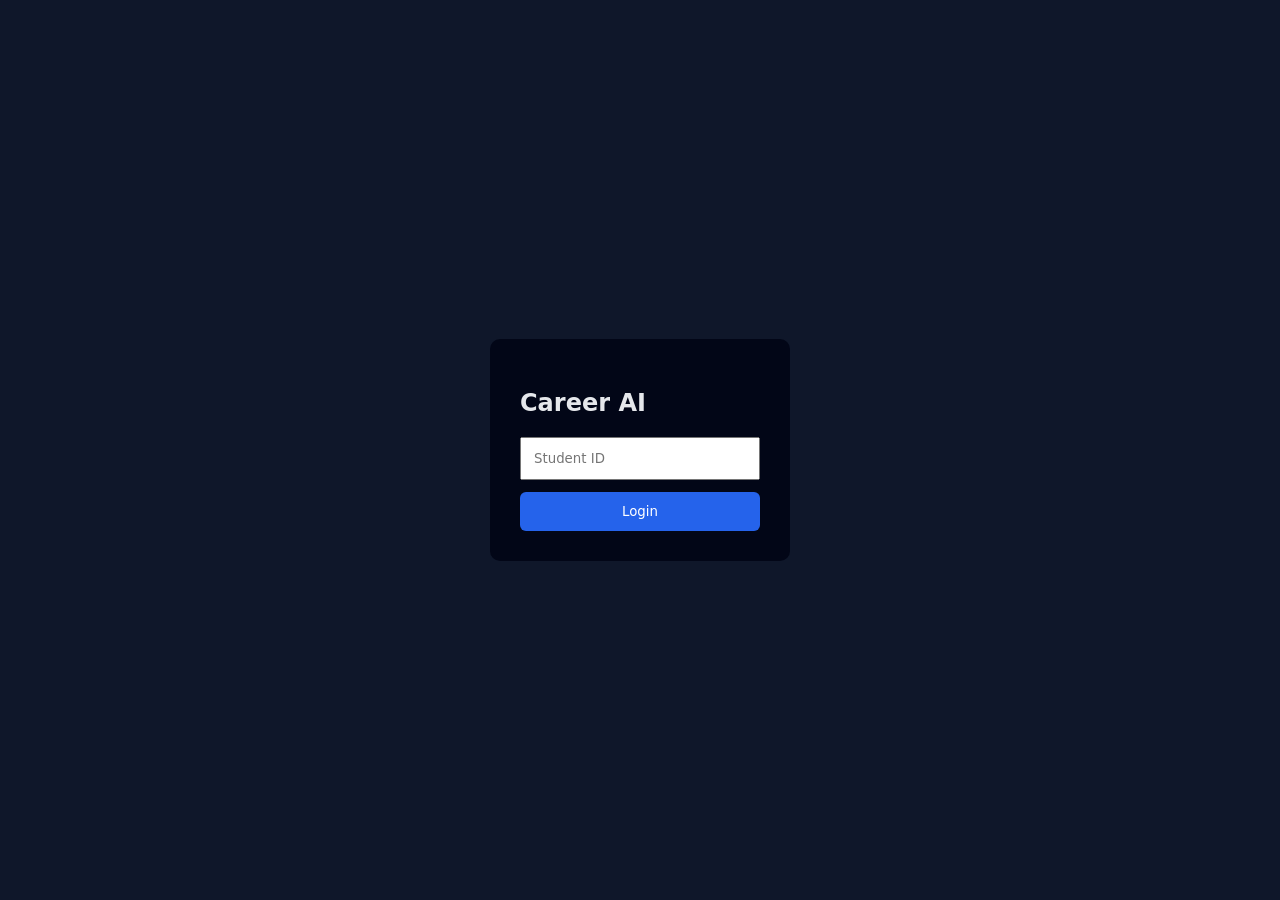
==== frontend/index.html @ 6bac4615 "First commit" ====
<!DOCTYPE html>
<html lang="en">
<head>
  <meta charset="UTF-8">
  <title>Career AI</title>
  <link rel="stylesheet" href="css/style.css">
</head>
<body>

<div class="app">

  <!-- SIDEBAR -->
  <aside class="sidebar">
    <h1>Career AI</h1>
    <button id="newChat">+ New Chat</button>
    <div class="profile">Student</div>
  </aside>

  <!-- CHAT -->
  <main class="chat">
    <header class="chat-header">
      <h2>AI Career Counselor</h2>
      <button id="logout">Logout</button>
    </header>

    <div id="messages" class="messages">
      <div class="message assistant">
        Hello! I can help you choose courses, colleges, and skills.
      </div>
    </div>

    <div class="input-bar">
      <input id="messageInput" placeholder="Ask about your career..." />
      <button id="sendBtn">Send</button>
    </div>
  </main>

</div>

<script src="js/chat.js"></script>
</body>
</html>
---- frontend/css/style.css ----
* {
  box-sizing: border-box;
  font-family: system-ui, sans-serif;
}

body {
  margin: 0;
  background: #0f172a;
  color: #e5e7eb;
}

.center {
  display: flex;
  align-items: center;
  justify-content: center;
  height: 100vh;
}

.login-box {
  background: #020617;
  padding: 30px;
  border-radius: 10px;
  width: 300px;
}

.login-box input {
  width: 100%;
  padding: 12px;
  margin-bottom: 12px;
}

.login-box button {
  width: 100%;
  padding: 12px;
  background: #2563eb;
  color: white;
  border: none;
  border-radius: 6px;
}

.app {
  display: flex;
  height: 100vh;
}

.sidebar {
  width: 260px;
  background: #020617;
  padding: 20px;
  display: flex;
  flex-direction: column;
}

.sidebar h1 {
  margin-bottom: 20px;
}

.sidebar button {
  padding: 12px;
  background: #2563eb;
  border: none;
  color: white;
  border-radius: 6px;
  margin-bottom: 20px;
}

.profile {
  margin-top: auto;
  padding-top: 12px;
  border-top: 1px solid #334155;
}

.chat {
  flex: 1;
  display: flex;
  flex-direction: column;
}

.chat-header {
  padding: 16px;
  border-bottom: 1px solid #334155;
  display: flex;
  justify-content: space-between;
}

.messages {
  flex: 1;
  padding: 20px;
  overflow-y: auto;
  display: flex;
  flex-direction: column;
  gap: 12px;
}

.message {
  padding: 14px;
  border-radius: 10px;
  max-width: 70%;
}

.message.assistant {
  background: #1e293b;
}

.message.user {
  background: #2563eb;
  margin-left: auto;
}

.input-bar {
  padding: 16px;
  border-top: 1px solid #334155;
  display: flex;
  gap: 10px;
}

.input-bar input {
  flex: 1;
  padding: 14px;
  border-radius: 8px;
  border: none;
}

.input-bar button {
  padding: 14px 20px;
  background: #2563eb;
  border: none;
  color: white;
  border-radius: 8px;
}
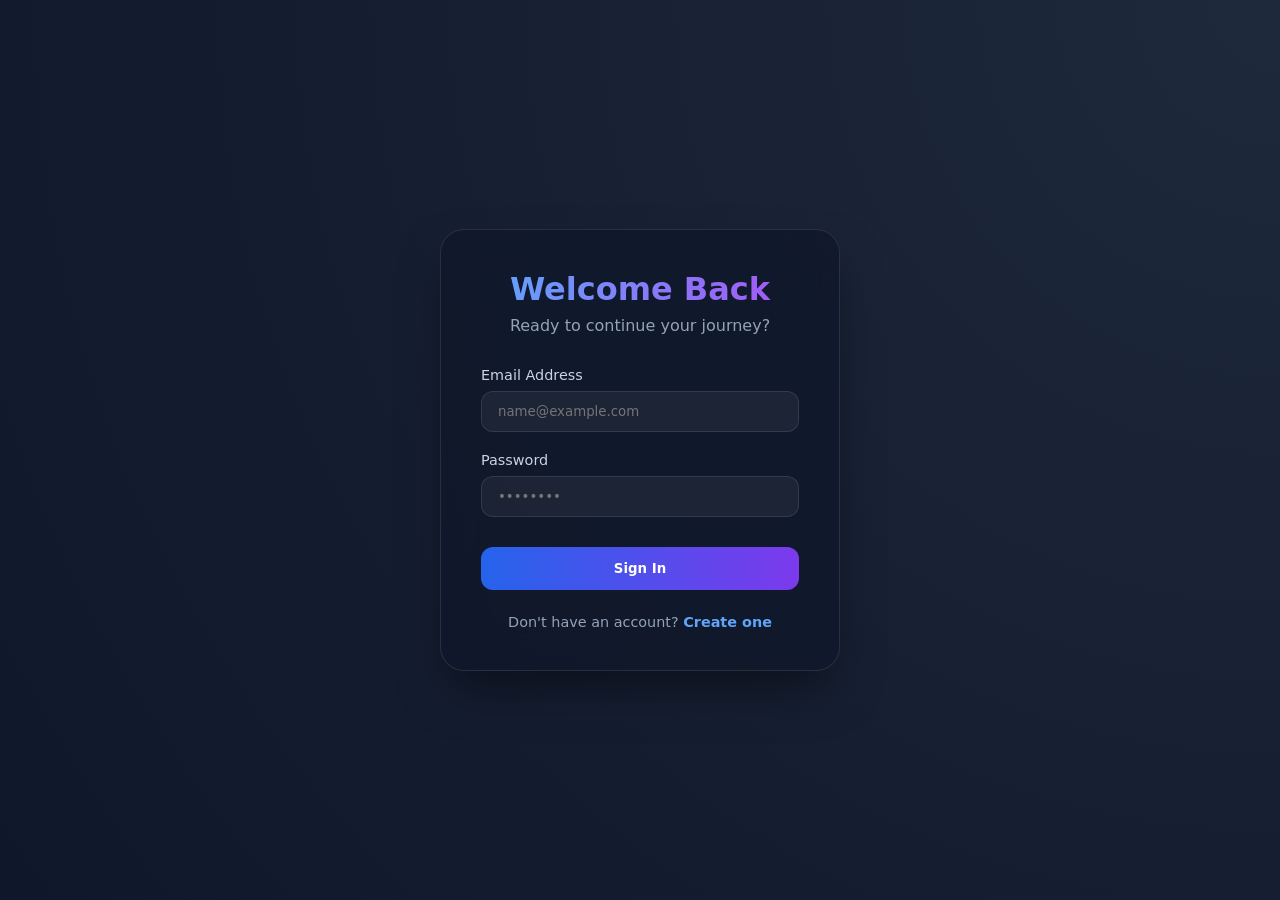
==== commit 81c318e4: "feat: Implement RAG indexing and search functionality and the initial frontend dashboard UI." ====
--- a/frontend/index.html
+++ b/frontend/index.html
@@ -1,42 +1,427 @@
 <!DOCTYPE html>
 <html lang="en">
+
 <head>
   <meta charset="UTF-8">
-  <title>Career AI</title>
+  <meta name="viewport" content="width=device-width, initial-scale=1.0">
+  <title>Dashboard | Career AI</title>
+  <link href="https://fonts.googleapis.com/css2?family=Outfit:wght@300;400;600&display=swap" rel="stylesheet">
   <link rel="stylesheet" href="css/style.css">
+  <style>
+    :root {
+      --sidebar-width: 280px;
+      --accent: #6366f1;
+      --bg-dark: #020617;
+      --bg-card: #0f172a;
+    }
+
+    body {
+      font-family: 'Outfit', sans-serif;
+      background: var(--bg-dark);
+      color: #e2e8f0;
+      margin: 0;
+      display: flex;
+      height: 100vh;
+      overflow: hidden;
+    }
+
+    /* Sidebar */
+    .sidebar {
+      width: var(--sidebar-width);
+      background: var(--bg-card);
+      border-right: 1px solid rgba(255, 255, 255, 0.05);
+      display: flex;
+      flex-direction: column;
+      padding: 24px;
+    }
+
+    .sidebar h1 {
+      font-size: 1.5rem;
+      margin-bottom: 32px;
+      background: linear-gradient(to right, #60a5fa, #a855f7);
+      -webkit-background-clip: text;
+      -webkit-text-fill-color: transparent;
+    }
+
+    .nav-items {
+      display: flex;
+      flex-direction: column;
+      gap: 8px;
+      flex: 1;
+    }
+
+    .nav-item {
+      padding: 12px 16px;
+      border-radius: 12px;
+      cursor: pointer;
+      transition: all 0.2s;
+      color: #94a3b8;
+      display: flex;
+      align-items: center;
+      gap: 12px;
+    }
+
+    .nav-item:hover {
+      background: rgba(255, 255, 255, 0.05);
+      color: white;
+    }
+
+    .nav-item.active {
+      background: rgba(99, 102, 241, 0.1);
+      color: var(--accent);
+      font-weight: 600;
+    }
+
+    .profile-section {
+      padding-top: 24px;
+      border-top: 1px solid rgba(255, 255, 255, 0.05);
+    }
+
+    /* Main Content */
+    .main-content {
+      flex: 1;
+      display: flex;
+      flex-direction: column;
+      position: relative;
+    }
+
+    .view {
+      display: none;
+      height: 100%;
+      padding: 40px;
+      overflow-y: auto;
+    }
+
+    .view.active {
+      display: flex;
+      flex-direction: column;
+    }
+
+    /* Chat View */
+    #chatView {
+      padding: 0;
+    }
+
+    .chat-container {
+      flex: 1;
+      display: flex;
+      flex-direction: column;
+    }
+
+    .chat-header {
+      padding: 20px 40px;
+      border-bottom: 1px solid rgba(255, 255, 255, 0.05);
+      display: flex;
+      justify-content: space-between;
+      align-items: center;
+    }
+
+    .messages {
+      flex: 1;
+      padding: 40px;
+      display: flex;
+      flex-direction: column;
+      gap: 20px;
+      overflow-y: auto;
+    }
+
+    .message {
+      max-width: 60%;
+      padding: 16px 20px;
+      border-radius: 20px;
+      line-height: 1.5;
+    }
+
+    .message.assistant {
+      background: #1e293b;
+      border-bottom-left-radius: 4px;
+    }
+
+    .message.user {
+      background: var(--accent);
+      color: white;
+      align-self: flex-end;
+      border-bottom-right-radius: 4px;
+    }
+
+    .input-area {
+      padding: 24px 40px;
+      border-top: 1px solid rgba(255, 255, 255, 0.05);
+      display: flex;
+      gap: 16px;
+    }
+
+    .input-area input {
+      flex: 1;
+      background: #1e293b;
+      border: 1px solid rgba(255, 255, 255, 0.1);
+      padding: 14px 20px;
+      border-radius: 12px;
+      color: white;
+      font-size: 1rem;
+    }
+
+    .send-btn {
+      background: var(--accent);
+      color: white;
+      border: none;
+      padding: 0 24px;
+      border-radius: 12px;
+      font-weight: 600;
+      cursor: pointer;
+    }
+
+    /* Recommendations View */
+    .rec-grid {
+      display: grid;
+      grid-template-columns: repeat(auto-fill, minmax(300px, 1fr));
+      gap: 24px;
+      margin-top: 24px;
+    }
+
+    .rec-card {
+      background: var(--bg-card);
+      border: 1px solid rgba(255, 255, 255, 0.05);
+      padding: 24px;
+      border-radius: 20px;
+      transition: transform 0.2s;
+    }
+
+    .rec-card:hover {
+      transform: translateY(-4px);
+      border-color: var(--accent);
+    }
+
+    .rec-card h3 {
+      margin: 0 0 12px 0;
+      color: white;
+    }
+
+    .rec-card p {
+      color: #94a3b8;
+      font-size: 0.9rem;
+      margin: 4px 0;
+    }
+
+    .highlight {
+      color: #60a5fa;
+      font-weight: 600;
+    }
+  </style>
 </head>
+
 <body>
 
-<div class="app">
-
-  <!-- SIDEBAR -->
   <aside class="sidebar">
     <h1>Career AI</h1>
-    <button id="newChat">+ New Chat</button>
-    <div class="profile">Student</div>
+    <div class="nav-items">
+      <div class="nav-item active" onclick="switchView('chat')">💬 Career Chat</div>
+      <button class="nav-item"
+        style="width: 100%; border: none; background: rgba(99, 102, 241, 0.2); color: white; margin-bottom: 20px;"
+        onclick="createNewChat()">+ New Chat</button>
+      <div class="nav-item" onclick="switchView('recommendations')">🎓 Recommendations</div>
+      <div class="nav-item" onclick="switchView('profile')">👤 My Profile</div>
+    </div>
+    <div class="profile-section">
+      <button class="nav-item" style="width: 100%; border: none; background: transparent;" onclick="handleLogout()">🚪
+        Logout</button>
+    </div>
   </aside>
 
-  <!-- CHAT -->
-  <main class="chat">
-    <header class="chat-header">
-      <h2>AI Career Counselor</h2>
-      <button id="logout">Logout</button>
-    </header>
-
-    <div id="messages" class="messages">
-      <div class="message assistant">
-        Hello! I can help you choose courses, colleges, and skills.
+  <main class="main-content">
+    <!-- Chat View -->
+    <div id="chatView" class="view active">
+      <div class="chat-container">
+        <header class="chat-header">
+          <h2>Career Guidance Assistant</h2>
+          <span id="sessionStatus" style="color: #4ade80; font-size: 0.8rem;">● Active Session</span>
+        </header>
+        <div id="chatMessages" class="messages">
+          <div class="message assistant">
+            Hello! I'm your AI career advisor. Based on your profile, I can suggest colleges, courses, and roadmaps. How
+            can I help you today?
+          </div>
+        </div>
+        <div class="input-area">
+          <input type="text" id="userInput" placeholder="Ask about colleges, careers, or skills...">
+          <button class="send-btn" onclick="sendMessage()">Send</button>
+        </div>
       </div>
     </div>
 
-    <div class="input-bar">
-      <input id="messageInput" placeholder="Ask about your career..." />
-      <button id="sendBtn">Send</button>
+    <!-- Recommendations View -->
+    <div id="recView" class="view">
+      <div style="display: flex; justify-content: space-between; align-items: center; margin-bottom: 24px;">
+        <div>
+          <h2 style="margin: 0;">Recommended for You</h2>
+          <p style="color: #94a3b8; margin: 4px 0 0 0;">Based on your marks and interest area.</p>
+        </div>
+        <button class="send-btn" onclick="generateAiGuidance()">✨ Generate AI Roadmap</button>
+      </div>
+
+      <div id="aiGuidanceBox" class="rec-card"
+        style="display: none; margin-bottom: 32px; border-color: #a855f7; background: rgba(168, 85, 247, 0.05); position: relative;">
+        <h3 style="color: #a855f7; margin-top: 0;">AI Career Roadmap</h3>
+        <div id="aiGuidanceContent" style="white-space: pre-wrap; line-height: 1.6; color: #cbd5e1;"></div>
+      </div>
+
+      <div id="recGrid" class="rec-grid">
+        <!-- Recommendations will be injected here -->
+        <p>Loading recommendations...</p>
+      </div>
+    </div>
+
+    <!-- Profile View -->
+    <div id="profileView" class="view">
+      <h2>Your Profile</h2>
+      <div id="profileDetails" class="rec-card" style="max-width: 500px;">
+        <!-- Profile data injected here -->
+      </div>
+      <button class="send-btn" style="margin-top: 20px; width: fit-content;"
+        onclick="window.location.href='profile-setup.html'">Edit Profile</button>
     </div>
   </main>
 
-</div>
-
-<script src="js/chat.js"></script>
+  <script src="js/api.js"></script>
+  <script>
+    const userId = localStorage.getItem("user_id");
+    if (!userId) window.location.href = "login.html";
+
+    let currentSessionId = null;
+
+    function createNewChat() {
+      currentSessionId = null;
+      document.getElementById('chatMessages').innerHTML = `
+                <div class="message assistant">
+                    Session reset. How can I help you with your career today?
+                </div>
+            `;
+      switchView('chat');
+    }
+
+    // View Switching
+    function switchView(view) {
+      document.querySelectorAll('.view').forEach(v => v.classList.remove('active'));
+      document.querySelectorAll('.nav-item').forEach(v => v.classList.remove('active'));
+
+      if (view === 'chat') {
+        document.getElementById('chatView').classList.add('active');
+        event.currentTarget.classList.add('active');
+      } else if (view === 'recommendations') {
+        document.getElementById('recView').classList.add('active');
+        event.currentTarget.classList.add('active');
+        loadRecommendations();
+      } else if (view === 'profile') {
+        document.getElementById('profileView').classList.add('active');
+        event.currentTarget.classList.add('active');
+        loadProfile();
+      }
+    }
+
+    // Chat Logic
+    async function getOrCreateSession() {
+      if (currentSessionId) return currentSessionId;
+      const res = await api(`/chat/session/${userId}`, "POST");
+      currentSessionId = res.session_id;
+      return currentSessionId;
+    }
+
+    async function sendMessage() {
+      const input = document.getElementById('userInput');
+      const text = input.value.trim();
+      if (!text) return;
+
+      addMessage(text, 'user');
+      input.value = '';
+
+      const sessionId = await getOrCreateSession();
+
+      // Show thinking
+      const thinkingDiv = addMessage('Thinking...', 'assistant');
+
+      const res = await api(`/chat/${sessionId}?message=${encodeURIComponent(text)}`, "POST");
+
+      thinkingDiv.remove();
+      addMessage(res.reply || res.error || "Sorry, I couldn't process that.", 'assistant');
+    }
+
+    function addMessage(text, role) {
+      const container = document.getElementById('chatMessages');
+      const div = document.createElement('div');
+      div.className = `message ${role}`;
+      div.textContent = text;
+      container.appendChild(div);
+      container.scrollTop = container.scrollHeight;
+      return div;
+    }
+
+    // Recommendations Logic
+    async function loadRecommendations() {
+      const grid = document.getElementById('recGrid');
+      const res = await api(`/personalized-recommendation/${userId}`);
+
+      if (res.error) {
+        grid.innerHTML = `<p>${res.error}</p>`;
+        return;
+      }
+
+      grid.innerHTML = res.recommendations.map(r => `
+                <div class="rec-card">
+                    <h3>${r.college}</h3>
+                    <p>Cutoff: <span class="highlight">${r.cutoff}</span></p>
+                    <p>Avg Package: <span class="highlight">${r.avg_package_lpa} LPA</span></p>
+                    <p>Placement: <span class="highlight">${r.placement_percentage}%</span></p>
+                </div>
+            `).join('');
+    }
+
+    // AI Guidance Logic
+    async function generateAiGuidance() {
+      const box = document.getElementById('aiGuidanceBox');
+      const content = document.getElementById('aiGuidanceContent');
+
+      box.style.display = 'block';
+      content.textContent = 'Generating your personalized roadmap...';
+      box.scrollIntoView({ behavior: 'smooth' });
+
+      const res = await api(`/ai-guidance/${userId}`);
+
+      if (res.error) {
+        content.textContent = res.error;
+      } else {
+        content.textContent = res.ai_guidance;
+      }
+    }
+
+    // Profile Logic
+    async function loadProfile() {
+      const details = document.getElementById('profileDetails');
+      const res = await api(`/profile/${userId}`);
+
+      if (res.error) {
+        details.innerHTML = `<p>${res.error}</p>`;
+        return;
+      }
+
+      details.innerHTML = `
+                <p><strong>Education:</strong> ${res.education_level} (${res.class_or_degree})</p>
+                <p><strong>Stream:</strong> ${res.stream}</p>
+                <p><strong>Marks:</strong> ${res.marks}%</p>
+                <p><strong>Interest:</strong> ${res.interest_area}</p>
+                <p><strong>Goal:</strong> ${res.career_goal}</p>
+            `;
+    }
+
+    function handleLogout() {
+      localStorage.clear();
+      window.location.href = "login.html";
+    }
+
+    // Handle Enter key
+    document.getElementById('userInput').addEventListener('keypress', e => {
+      if (e.key === 'Enter') sendMessage();
+    });
+  </script>
 </body>
-</html>
+
+</html>
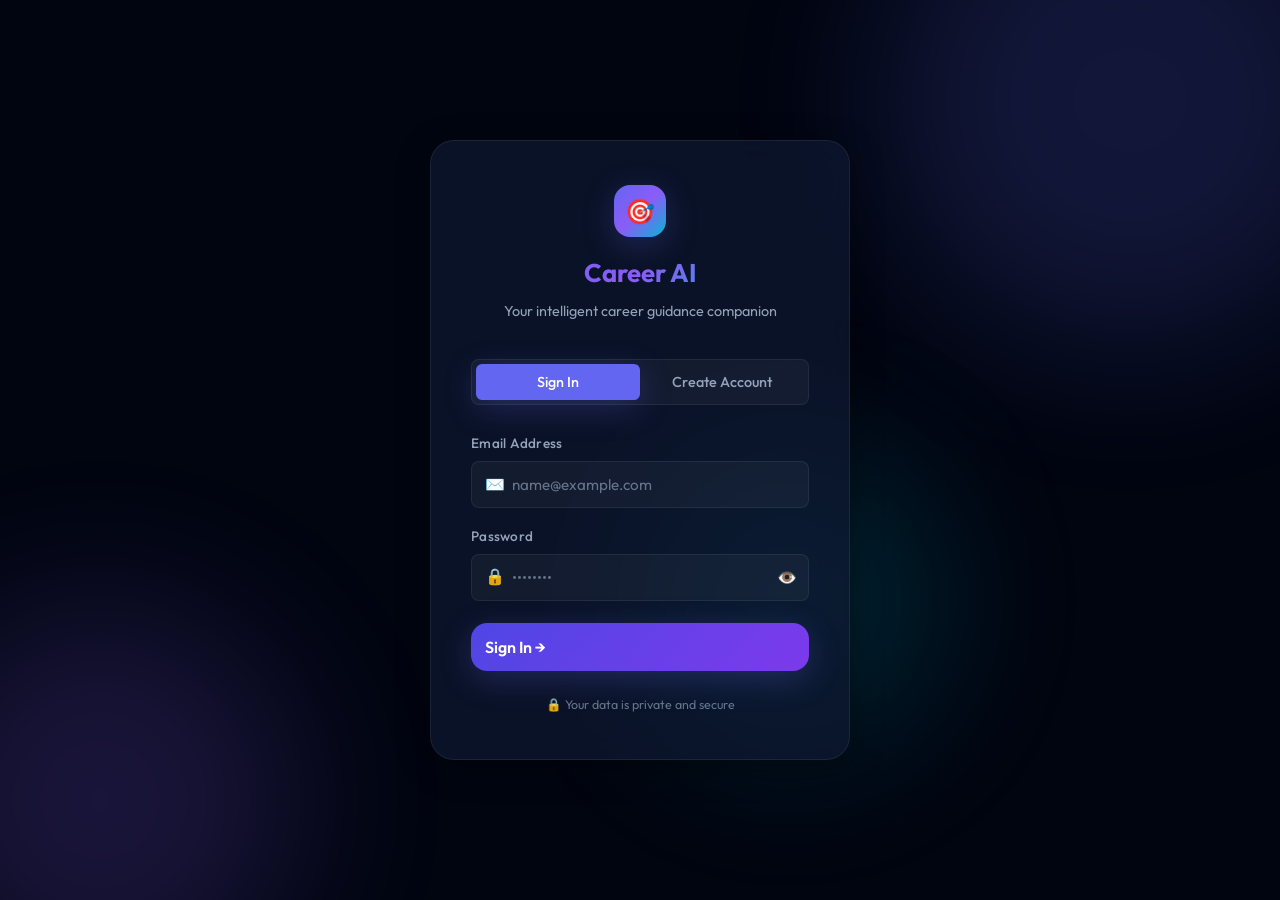
==== commit b83bd21c: "feat: Implement user authentication, profile management with skill tracking, ML-powered career scori" ====
--- a/frontend/index.html
+++ b/frontend/index.html
@@ -4,423 +4,1689 @@
 <head>
   <meta charset="UTF-8">
   <meta name="viewport" content="width=device-width, initial-scale=1.0">
-  <title>Dashboard | Career AI</title>
-  <link href="https://fonts.googleapis.com/css2?family=Outfit:wght@300;400;600&display=swap" rel="stylesheet">
+  <title>Career AI — Dashboard</title>
+  <meta name="description"
+    content="Your personalized AI-powered career guidance dashboard. Chat, explore recommendations, and track your skill progress.">
   <link rel="stylesheet" href="css/style.css">
   <style>
-    :root {
-      --sidebar-width: 280px;
-      --accent: #6366f1;
-      --bg-dark: #020617;
-      --bg-card: #0f172a;
-    }
-
+    /* ── Layout ───────────────────────────────────────────────── */
     body {
-      font-family: 'Outfit', sans-serif;
-      background: var(--bg-dark);
-      color: #e2e8f0;
-      margin: 0;
       display: flex;
       height: 100vh;
       overflow: hidden;
-    }
-
-    /* Sidebar */
+      background: var(--bg-void);
+    }
+
+    /* ── Sidebar ─────────────────────────────────────────────── */
     .sidebar {
-      width: var(--sidebar-width);
+      width: 260px;
+      min-width: 260px;
       background: var(--bg-card);
-      border-right: 1px solid rgba(255, 255, 255, 0.05);
+      border-right: 1px solid var(--border);
       display: flex;
       flex-direction: column;
-      padding: 24px;
-    }
-
-    .sidebar h1 {
-      font-size: 1.5rem;
-      margin-bottom: 32px;
-      background: linear-gradient(to right, #60a5fa, #a855f7);
-      -webkit-background-clip: text;
-      -webkit-text-fill-color: transparent;
-    }
-
-    .nav-items {
+      padding: 0;
+      overflow: hidden;
+    }
+
+    .sidebar-header {
+      padding: 24px 20px 20px;
+      border-bottom: 1px solid var(--border);
+    }
+
+    .brand-row {
+      display: flex;
+      align-items: center;
+      gap: 12px;
+      margin-bottom: 16px;
+    }
+
+    .brand-icon {
+      width: 38px;
+      height: 38px;
+      background: var(--grad-main);
+      border-radius: 10px;
+      display: flex;
+      align-items: center;
+      justify-content: center;
+      font-size: 1.1rem;
+      flex-shrink: 0;
+      box-shadow: var(--shadow-acc);
+    }
+
+    .brand-name {
+      font-size: 1.05rem;
+      font-weight: 700;
+      line-height: 1.2;
+    }
+
+    .brand-name span {
+      display: block;
+      font-size: 0.72rem;
+      font-weight: 400;
+      color: var(--text-3);
+    }
+
+    /* User pill */
+    .user-pill {
+      display: flex;
+      align-items: center;
+      gap: 10px;
+      padding: 10px 12px;
+      background: var(--bg-glass2);
+      border: 1px solid var(--border);
+      border-radius: var(--radius-sm);
+    }
+
+    .avatar {
+      width: 32px;
+      height: 32px;
+      border-radius: 50%;
+      background: var(--grad-main);
+      display: flex;
+      align-items: center;
+      justify-content: center;
+      font-size: 0.85rem;
+      font-weight: 700;
+      flex-shrink: 0;
+    }
+
+    .user-info {
+      overflow: hidden;
+    }
+
+    .user-info strong {
+      font-size: 0.85rem;
+      display: block;
+      white-space: nowrap;
+      overflow: hidden;
+      text-overflow: ellipsis;
+    }
+
+    .user-info small {
+      font-size: 0.72rem;
+      color: var(--text-3);
+    }
+
+    /* Nav */
+    .sidebar-nav {
+      flex: 1;
+      padding: 16px 12px;
+      overflow-y: auto;
       display: flex;
       flex-direction: column;
+      gap: 2px;
+    }
+
+    .nav-group-label {
+      font-size: 0.68rem;
+      font-weight: 600;
+      color: var(--text-3);
+      text-transform: uppercase;
+      letter-spacing: 0.08em;
+      padding: 12px 8px 6px;
+    }
+
+    .nav-item {
+      display: flex;
+      align-items: center;
+      gap: 10px;
+      padding: 10px 12px;
+      border-radius: var(--radius-sm);
+      cursor: pointer;
+      transition: var(--transition);
+      color: var(--text-2);
+      font-size: 0.88rem;
+      font-weight: 500;
+      border: none;
+      background: none;
+      width: 100%;
+      text-align: left;
+      font-family: var(--font);
+    }
+
+    .nav-item .nav-icon {
+      font-size: 1rem;
+      width: 20px;
+      text-align: center;
+    }
+
+    .nav-item:hover {
+      background: var(--bg-glass2);
+      color: var(--text-1);
+    }
+
+    .nav-item.active {
+      background: rgba(99, 102, 241, 0.12);
+      color: #a5b4fc;
+      border: 1px solid rgba(99, 102, 241, 0.2);
+    }
+
+    .nav-badge {
+      margin-left: auto;
+      min-width: 18px;
+      height: 18px;
+      background: var(--accent);
+      border-radius: 99px;
+      font-size: 0.65rem;
+      font-weight: 700;
+      display: flex;
+      align-items: center;
+      justify-content: center;
+      padding: 0 5px;
+    }
+
+    /* New Chat btn */
+    .new-chat-btn {
+      margin: 0 12px 12px;
+      padding: 10px;
+      background: rgba(99, 102, 241, 0.12);
+      border: 1px dashed rgba(99, 102, 241, 0.35);
+      border-radius: var(--radius-sm);
+      color: #a5b4fc;
+      font-size: 0.85rem;
+      font-weight: 500;
+      cursor: pointer;
+      transition: var(--transition);
+      font-family: var(--font);
+      display: flex;
+      align-items: center;
+      justify-content: center;
       gap: 8px;
-      flex: 1;
-    }
-
-    .nav-item {
-      padding: 12px 16px;
-      border-radius: 12px;
+    }
+
+    .new-chat-btn:hover {
+      background: rgba(99, 102, 241, 0.2);
+      border-style: solid;
+    }
+
+    /* Session list */
+    #sessionList {
+      display: flex;
+      flex-direction: column;
+      gap: 2px;
+    }
+
+    .session-item {
+      display: flex;
+      align-items: center;
+      gap: 8px;
+      padding: 8px 10px;
+      border-radius: var(--radius-sm);
       cursor: pointer;
-      transition: all 0.2s;
-      color: #94a3b8;
-      display: flex;
-      align-items: center;
-      gap: 12px;
-    }
-
-    .nav-item:hover {
-      background: rgba(255, 255, 255, 0.05);
-      color: white;
-    }
-
-    .nav-item.active {
-      background: rgba(99, 102, 241, 0.1);
-      color: var(--accent);
-      font-weight: 600;
-    }
-
-    .profile-section {
-      padding-top: 24px;
-      border-top: 1px solid rgba(255, 255, 255, 0.05);
-    }
-
-    /* Main Content */
+      font-size: 0.82rem;
+      color: var(--text-2);
+      transition: var(--transition);
+      white-space: nowrap;
+      overflow: hidden;
+      text-overflow: ellipsis;
+    }
+
+    .session-item:hover {
+      background: var(--bg-glass2);
+      color: var(--text-1);
+    }
+
+    /* Sidebar footer */
+    .sidebar-footer {
+      padding: 12px;
+      border-top: 1px solid var(--border);
+    }
+
+    .logout-btn {
+      width: 100%;
+      padding: 10px;
+      background: rgba(239, 68, 68, 0.08);
+      border: 1px solid rgba(239, 68, 68, 0.15);
+      border-radius: var(--radius-sm);
+      color: #f87171;
+      font-size: 0.85rem;
+      font-weight: 500;
+      cursor: pointer;
+      font-family: var(--font);
+      transition: var(--transition);
+      display: flex;
+      align-items: center;
+      justify-content: center;
+      gap: 8px;
+    }
+
+    .logout-btn:hover {
+      background: rgba(239, 68, 68, 0.15);
+    }
+
+    /* ── Main Content ─────────────────────────────────────────── */
     .main-content {
       flex: 1;
       display: flex;
       flex-direction: column;
-      position: relative;
+      overflow: hidden;
     }
 
     .view {
       display: none;
+      flex-direction: column;
       height: 100%;
-      padding: 40px;
       overflow-y: auto;
     }
 
     .view.active {
       display: flex;
-      flex-direction: column;
-    }
-
-    /* Chat View */
+    }
+
+    .view-body {
+      padding: 32px 40px;
+      flex: 1;
+    }
+
+    .view-header {
+      padding: 20px 40px;
+      border-bottom: 1px solid var(--border);
+      display: flex;
+      align-items: center;
+      justify-content: space-between;
+      background: rgba(2, 6, 23, 0.5);
+      backdrop-filter: blur(8px);
+      -webkit-backdrop-filter: blur(8px);
+      flex-shrink: 0;
+    }
+
+    .view-title {
+      font-size: 1.2rem;
+      font-weight: 700;
+    }
+
+    .view-subtitle {
+      font-size: 0.82rem;
+      color: var(--text-3);
+      margin-top: 2px;
+    }
+
+    /* ── Chat View ────────────────────────────────────────────── */
     #chatView {
       padding: 0;
-    }
-
-    .chat-container {
+      overflow: hidden;
+    }
+
+    .chat-layout {
+      display: flex;
+      flex-direction: column;
+      height: 100%;
+    }
+
+    .messages-area {
       flex: 1;
+      overflow-y: auto;
+      padding: 28px 40px;
       display: flex;
       flex-direction: column;
-    }
-
-    .chat-header {
-      padding: 20px 40px;
-      border-bottom: 1px solid rgba(255, 255, 255, 0.05);
-      display: flex;
+      gap: 16px;
+    }
+
+    .msg {
+      display: flex;
+      gap: 12px;
+      max-width: 75%;
+      animation: msgIn 0.2s ease;
+    }
+
+    @keyframes msgIn {
+      from {
+        opacity: 0;
+        transform: translateY(8px);
+      }
+
+      to {
+        opacity: 1;
+        transform: translateY(0);
+      }
+    }
+
+    .msg.user {
+      align-self: flex-end;
+      flex-direction: row-reverse;
+    }
+
+    .msg-avatar {
+      width: 32px;
+      height: 32px;
+      border-radius: 50%;
+      display: flex;
+      align-items: center;
+      justify-content: center;
+      font-size: 0.9rem;
+      flex-shrink: 0;
+      margin-top: 2px;
+    }
+
+    .msg.assistant .msg-avatar {
+      background: linear-gradient(135deg, #6366f1, #8b5cf6);
+    }
+
+    .msg.user .msg-avatar {
+      background: linear-gradient(135deg, #0ea5e9, #06b6d4);
+    }
+
+    .msg-bubble {
+      padding: 13px 18px;
+      border-radius: 18px;
+      font-size: 0.92rem;
+      line-height: 1.65;
+      white-space: pre-wrap;
+    }
+
+    .msg.assistant .msg-bubble {
+      background: var(--bg-card);
+      border: 1px solid var(--border);
+      border-bottom-left-radius: 4px;
+      color: var(--text-1);
+    }
+
+    .msg.user .msg-bubble {
+      background: var(--grad-btn);
+      color: #fff;
+      border-bottom-right-radius: 4px;
+      box-shadow: var(--shadow-acc);
+    }
+
+    /* Typing indicator */
+    .typing-dots {
+      display: flex;
+      gap: 4px;
+      padding: 6px 0;
+      align-items: center;
+    }
+
+    .typing-dots span {
+      width: 7px;
+      height: 7px;
+      background: var(--text-3);
+      border-radius: 50%;
+      animation: dot 1.4s ease-in-out infinite;
+    }
+
+    .typing-dots span:nth-child(2) {
+      animation-delay: 0.2s;
+    }
+
+    .typing-dots span:nth-child(3) {
+      animation-delay: 0.4s;
+    }
+
+    @keyframes dot {
+
+      0%,
+      80%,
+      100% {
+        opacity: 0.3;
+        transform: scale(0.8);
+      }
+
+      40% {
+        opacity: 1;
+        transform: scale(1);
+      }
+    }
+
+    /* Feedback bar below assistant message */
+    .msg-feedback {
+      display: flex;
+      align-items: center;
+      gap: 6px;
+      margin-top: 4px;
+      padding-left: 44px;
+    }
+
+    .feedback-label {
+      font-size: 0.72rem;
+      color: var(--text-3);
+    }
+
+    .fb-star {
+      font-size: 0.9rem;
+      cursor: pointer;
+      color: var(--text-3);
+      transition: var(--transition);
+    }
+
+    .fb-star:hover,
+    .fb-star.lit {
+      color: #fbbf24;
+    }
+
+    /* Input bar */
+    .chat-input-bar {
+      padding: 16px 40px 20px;
+      border-top: 1px solid var(--border);
+      display: flex;
+      gap: 12px;
+      align-items: flex-end;
+      background: var(--bg-void);
+      flex-shrink: 0;
+    }
+
+    #chatInput {
+      flex: 1;
+      resize: none;
+      min-height: 46px;
+      max-height: 140px;
+      padding: 12px 16px;
+      background: var(--bg-card);
+      border: 1px solid var(--border);
+      border-radius: var(--radius);
+      color: var(--text-1);
+      font-family: var(--font);
+      font-size: 0.92rem;
+      line-height: 1.5;
+      transition: var(--transition);
+    }
+
+    #chatInput:focus {
+      outline: none;
+      border-color: var(--accent);
+      box-shadow: 0 0 0 3px rgba(99, 102, 241, 0.15);
+    }
+
+    #chatInput::placeholder {
+      color: var(--text-3);
+    }
+
+    #sendBtn {
+      width: 46px;
+      height: 46px;
+      border-radius: var(--radius-sm);
+      border: none;
+      background: var(--grad-btn);
+      color: #fff;
+      cursor: pointer;
+      font-size: 1.1rem;
+      transition: var(--transition);
+      flex-shrink: 0;
+      display: flex;
+      align-items: center;
+      justify-content: center;
+      box-shadow: var(--shadow-acc);
+    }
+
+    #sendBtn:hover {
+      transform: scale(1.05);
+    }
+
+    #sendBtn:disabled {
+      opacity: 0.5;
+      cursor: not-allowed;
+      transform: none;
+    }
+
+    /* ── Shared view styles ───────────────────────────────────── */
+    .section-heading {
+      font-size: 1.35rem;
+      font-weight: 700;
+      margin-bottom: 4px;
+    }
+
+    .section-sub {
+      color: var(--text-2);
+      font-size: 0.88rem;
+      margin-bottom: 24px;
+    }
+
+    .card-grid {
+      display: grid;
+      grid-template-columns: repeat(auto-fill, minmax(280px, 1fr));
+      gap: 20px;
+    }
+
+    .data-card {
+      background: var(--bg-card);
+      border: 1px solid var(--border);
+      border-radius: var(--radius);
+      padding: 22px;
+      transition: var(--transition);
+      position: relative;
+      overflow: hidden;
+    }
+
+    .data-card::before {
+      content: '';
+      position: absolute;
+      top: 0;
+      left: 0;
+      right: 0;
+      height: 2px;
+      background: var(--grad-main);
+      opacity: 0;
+      transition: var(--transition);
+    }
+
+    .data-card:hover {
+      border-color: var(--border-act);
+      transform: translateY(-3px);
+      box-shadow: var(--shadow-md);
+    }
+
+    .data-card:hover::before {
+      opacity: 1;
+    }
+
+    .card-label {
+      font-size: 0.72rem;
+      font-weight: 600;
+      color: var(--text-3);
+      text-transform: uppercase;
+      letter-spacing: 0.06em;
+      margin-bottom: 6px;
+    }
+
+    .card-value {
+      font-size: 1rem;
+      font-weight: 600;
+      color: var(--text-1);
+    }
+
+    .card-sub {
+      font-size: 0.8rem;
+      color: var(--text-2);
+      margin-top: 4px;
+    }
+
+    /* Stat row */
+    .stat-row {
+      display: flex;
+      gap: 16px;
+      margin-bottom: 28px;
+    }
+
+    .stat-box {
+      flex: 1;
+      padding: 18px 20px;
+      background: var(--bg-card);
+      border: 1px solid var(--border);
+      border-radius: var(--radius);
+      display: flex;
+      align-items: center;
+      gap: 14px;
+    }
+
+    .stat-icon {
+      width: 42px;
+      height: 42px;
+      border-radius: var(--radius-sm);
+      display: flex;
+      align-items: center;
+      justify-content: center;
+      font-size: 1.2rem;
+      flex-shrink: 0;
+    }
+
+    .stat-icon-blue {
+      background: rgba(99, 102, 241, 0.15);
+    }
+
+    .stat-icon-green {
+      background: rgba(34, 197, 94, 0.15);
+    }
+
+    .stat-icon-amber {
+      background: rgba(245, 158, 11, 0.15);
+    }
+
+    .stat-icon-cyan {
+      background: rgba(6, 182, 212, 0.15);
+    }
+
+    .stat-label {
+      font-size: 0.75rem;
+      color: var(--text-3);
+      margin-bottom: 2px;
+    }
+
+    .stat-value {
+      font-size: 1.2rem;
+      font-weight: 700;
+    }
+
+    /* ── Recommendations View ─────────────────────────────────── */
+    .rec-header {
+      display: flex;
+      align-items: flex-start;
       justify-content: space-between;
-      align-items: center;
-    }
-
-    .messages {
+      margin-bottom: 24px;
+    }
+
+    .ai-roadmap-box {
+      background: linear-gradient(135deg, rgba(139, 92, 246, 0.08), rgba(99, 102, 241, 0.04));
+      border: 1px solid rgba(139, 92, 246, 0.2);
+      border-radius: var(--radius);
+      padding: 24px;
+      margin-bottom: 28px;
+      display: none;
+    }
+
+    .ai-roadmap-box h3 {
+      color: #a78bfa;
+      font-size: 1rem;
+      margin-bottom: 12px;
+      display: flex;
+      align-items: center;
+      gap: 8px;
+    }
+
+    #aiGuidanceContent {
+      white-space: pre-wrap;
+      line-height: 1.7;
+      font-size: 0.9rem;
+      color: var(--text-2);
+    }
+
+    /* ── Career Rankings (Insights) ───────────────────────────── */
+    .insights-grid {
+      display: grid;
+      grid-template-columns: 1fr 1fr;
+      gap: 24px;
+    }
+
+    @media (max-width: 900px) {
+      .insights-grid {
+        grid-template-columns: 1fr;
+      }
+    }
+
+    .career-rank-card {
+      background: var(--bg-card);
+      border: 1px solid var(--border);
+      border-radius: var(--radius);
+      padding: 18px 20px;
+      display: flex;
+      align-items: center;
+      gap: 16px;
+      transition: var(--transition);
+      margin-bottom: 10px;
+    }
+
+    .career-rank-card:hover {
+      border-color: var(--border-act);
+      transform: translateX(4px);
+    }
+
+    .rank-num {
+      width: 32px;
+      height: 32px;
+      border-radius: 50%;
+      background: rgba(99, 102, 241, 0.12);
+      border: 1px solid rgba(99, 102, 241, 0.25);
+      display: flex;
+      align-items: center;
+      justify-content: center;
+      font-size: 0.8rem;
+      font-weight: 700;
+      color: #a5b4fc;
+      flex-shrink: 0;
+    }
+
+    .rank-info {
       flex: 1;
-      padding: 40px;
+      min-width: 0;
+    }
+
+    .rank-name {
+      font-weight: 600;
+      font-size: 0.92rem;
+      margin-bottom: 4px;
+    }
+
+    .rank-meta {
+      font-size: 0.75rem;
+      color: var(--text-3);
+    }
+
+    .rank-score {
+      font-size: 1.3rem;
+      font-weight: 700;
+      background: var(--grad-main);
+      -webkit-background-clip: text;
+      background-clip: text;
+      -webkit-text-fill-color: transparent;
+      flex-shrink: 0;
+    }
+
+    /* Score bar */
+    .score-bar-wrap {
+      margin-top: 6px;
+    }
+
+    /* Skill gap */
+    .gap-item {
+      display: flex;
+      align-items: center;
+      justify-content: space-between;
+      padding: 10px 0;
+      border-bottom: 1px solid var(--border);
+    }
+
+    .gap-item:last-child {
+      border-bottom: none;
+    }
+
+    .gap-skill-name {
+      font-size: 0.9rem;
+    }
+
+    .importance-bar {
+      width: 60px;
+      height: 4px;
+      background: rgba(255, 255, 255, 0.08);
+      border-radius: 99px;
+      overflow: hidden;
+    }
+
+    .importance-fill {
+      height: 100%;
+      background: var(--danger);
+      border-radius: 99px;
+      transition: width 0.6s ease;
+    }
+
+    /* ── Skill Progress View ──────────────────────────────────── */
+    .skill-progress-list {
       display: flex;
       flex-direction: column;
+      gap: 12px;
+    }
+
+    .sp-card {
+      background: var(--bg-card);
+      border: 1px solid var(--border);
+      border-radius: var(--radius);
+      padding: 16px 20px;
+      display: flex;
+      align-items: center;
+      gap: 16px;
+    }
+
+    .sp-icon {
+      width: 36px;
+      height: 36px;
+      background: rgba(99, 102, 241, 0.12);
+      border-radius: 8px;
+      display: flex;
+      align-items: center;
+      justify-content: center;
+      font-size: 1rem;
+      flex-shrink: 0;
+    }
+
+    .sp-info {
+      flex: 1;
+    }
+
+    .sp-name {
+      font-weight: 600;
+      font-size: 0.9rem;
+      margin-bottom: 4px;
+    }
+
+    .sp-label {
+      font-size: 0.75rem;
+      color: var(--text-3);
+    }
+
+    .sp-controls {
+      display: flex;
+      gap: 6px;
+      align-items: center;
+    }
+
+    .sp-slider {
+      width: 100px;
+      -webkit-appearance: none;
+      appearance: none;
+      height: 4px;
+      background: rgba(255, 255, 255, 0.1);
+      border-radius: 99px;
+      outline: none;
+      cursor: pointer;
+    }
+
+    .sp-slider::-webkit-slider-thumb {
+      -webkit-appearance: none;
+      width: 14px;
+      height: 14px;
+      border-radius: 50%;
+      background: var(--accent);
+      cursor: pointer;
+      box-shadow: 0 0 0 3px rgba(99, 102, 241, 0.2);
+    }
+
+    /* Add skill form */
+    .add-skill-row {
+      display: flex;
+      gap: 10px;
+      margin-bottom: 20px;
+    }
+
+    /* ── Profile View ──────────────────────────────────────────── */
+    .profile-grid {
+      display: grid;
+      grid-template-columns: 1fr 1fr;
       gap: 20px;
+    }
+
+    .profile-field {
+      display: flex;
+      flex-direction: column;
+      gap: 4px;
+    }
+
+    .profile-field .field-label {
+      font-size: 0.75rem;
+      color: var(--text-3);
+      text-transform: uppercase;
+      letter-spacing: 0.05em;
+    }
+
+    .profile-field .field-value {
+      font-size: 0.95rem;
+      color: var(--text-1);
+      font-weight: 500;
+    }
+
+    /* ── Feedback modal ───────────────────────────────────────── */
+    .modal-overlay {
+      position: fixed;
+      inset: 0;
+      background: rgba(0, 0, 0, 0.7);
+      display: none;
+      align-items: center;
+      justify-content: center;
+      z-index: 1000;
+      backdrop-filter: blur(4px);
+    }
+
+    .modal-overlay.open {
+      display: flex;
+    }
+
+    .modal-box {
+      background: var(--bg-card);
+      border: 1px solid var(--border);
+      border-radius: var(--radius-lg);
+      padding: 32px;
+      width: 100%;
+      max-width: 420px;
+      animation: fadeUp 0.3s ease;
+    }
+
+    .modal-box h3 {
+      font-size: 1.1rem;
+      margin-bottom: 8px;
+    }
+
+    .modal-box p {
+      color: var(--text-2);
+      font-size: 0.88rem;
+      margin-bottom: 20px;
+    }
+
+    .modal-actions {
+      display: flex;
+      gap: 10px;
+      margin-top: 20px;
+      justify-content: flex-end;
+    }
+
+    /* ── Loading skeleton for cards ───────────────────────────── */
+    .loading-grid {
+      display: grid;
+      grid-template-columns: repeat(auto-fill, minmax(280px, 1fr));
+      gap: 20px;
+    }
+
+    .skel-card {
+      height: 120px;
+      border-radius: var(--radius);
+    }
+
+    /* ── Scrollable sections ──────────────────────────────────── */
+    .scrollable {
       overflow-y: auto;
-    }
-
-    .message {
-      max-width: 60%;
-      padding: 16px 20px;
-      border-radius: 20px;
-      line-height: 1.5;
-    }
-
-    .message.assistant {
-      background: #1e293b;
-      border-bottom-left-radius: 4px;
-    }
-
-    .message.user {
-      background: var(--accent);
-      color: white;
-      align-self: flex-end;
-      border-bottom-right-radius: 4px;
-    }
-
-    .input-area {
-      padding: 24px 40px;
-      border-top: 1px solid rgba(255, 255, 255, 0.05);
-      display: flex;
-      gap: 16px;
-    }
-
-    .input-area input {
-      flex: 1;
-      background: #1e293b;
-      border: 1px solid rgba(255, 255, 255, 0.1);
-      padding: 14px 20px;
-      border-radius: 12px;
-      color: white;
-      font-size: 1rem;
-    }
-
-    .send-btn {
-      background: var(--accent);
-      color: white;
-      border: none;
-      padding: 0 24px;
-      border-radius: 12px;
-      font-weight: 600;
-      cursor: pointer;
-    }
-
-    /* Recommendations View */
-    .rec-grid {
-      display: grid;
-      grid-template-columns: repeat(auto-fill, minmax(300px, 1fr));
-      gap: 24px;
-      margin-top: 24px;
-    }
-
-    .rec-card {
-      background: var(--bg-card);
-      border: 1px solid rgba(255, 255, 255, 0.05);
-      padding: 24px;
-      border-radius: 20px;
-      transition: transform 0.2s;
-    }
-
-    .rec-card:hover {
-      transform: translateY(-4px);
-      border-color: var(--accent);
-    }
-
-    .rec-card h3 {
-      margin: 0 0 12px 0;
-      color: white;
-    }
-
-    .rec-card p {
-      color: #94a3b8;
-      font-size: 0.9rem;
-      margin: 4px 0;
-    }
-
-    .highlight {
-      color: #60a5fa;
-      font-weight: 600;
     }
   </style>
 </head>
 
 <body>
 
+  <!-- ════ SIDEBAR ════════════════════════════════════════════════ -->
   <aside class="sidebar">
-    <h1>Career AI</h1>
-    <div class="nav-items">
-      <div class="nav-item active" onclick="switchView('chat')">💬 Career Chat</div>
-      <button class="nav-item"
-        style="width: 100%; border: none; background: rgba(99, 102, 241, 0.2); color: white; margin-bottom: 20px;"
-        onclick="createNewChat()">+ New Chat</button>
-      <div class="nav-item" onclick="switchView('recommendations')">🎓 Recommendations</div>
-      <div class="nav-item" onclick="switchView('profile')">👤 My Profile</div>
+    <div class="sidebar-header">
+      <div class="brand-row">
+        <div class="brand-icon">🎯</div>
+        <div class="brand-name">
+          Career AI
+          <span>Guidance System</span>
+        </div>
+      </div>
+      <div class="user-pill">
+        <div class="avatar" id="avatarEl">K</div>
+        <div class="user-info">
+          <strong id="userNameEl">Loading...</strong>
+          <small id="userStreamEl">Student</small>
+        </div>
+      </div>
     </div>
-    <div class="profile-section">
-      <button class="nav-item" style="width: 100%; border: none; background: transparent;" onclick="handleLogout()">🚪
-        Logout</button>
+
+    <nav class="sidebar-nav" role="navigation">
+      <div class="nav-group-label">Chat</div>
+      <button class="nav-item active" id="nav-chat" onclick="switchView('chat', this)">
+        <span class="nav-icon">💬</span> Career Chat
+      </button>
+      <button class="new-chat-btn" onclick="createNewChat()">＋ New Chat</button>
+
+      <div class="nav-group-label">Sessions</div>
+      <div id="sessionList">
+        <div class="session-item" style="color:var(--text-3);font-style:italic;">No sessions yet</div>
+      </div>
+
+      <div class="nav-group-label">Explore</div>
+      <button class="nav-item" id="nav-recommendations" onclick="switchView('recommendations', this)">
+        <span class="nav-icon">🎓</span> Recommendations
+      </button>
+      <button class="nav-item" id="nav-insights" onclick="switchView('insights', this)">
+        <span class="nav-icon">📊</span> Career Insights
+      </button>
+      <button class="nav-item" id="nav-skills" onclick="switchView('skills', this)">
+        <span class="nav-icon">🛠️</span> Skill Progress
+      </button>
+      <button class="nav-item" id="nav-profile" onclick="switchView('profile', this)">
+        <span class="nav-icon">👤</span> My Profile
+      </button>
+    </nav>
+
+    <div class="sidebar-footer">
+      <button class="logout-btn" onclick="handleLogout()">🚪 Logout</button>
     </div>
   </aside>
 
+  <!-- ════ MAIN CONTENT ════════════════════════════════════════════ -->
   <main class="main-content">
-    <!-- Chat View -->
+
+    <!-- ── Chat View ──────────────────────────────────────────── -->
     <div id="chatView" class="view active">
-      <div class="chat-container">
-        <header class="chat-header">
-          <h2>Career Guidance Assistant</h2>
-          <span id="sessionStatus" style="color: #4ade80; font-size: 0.8rem;">● Active Session</span>
-        </header>
-        <div id="chatMessages" class="messages">
-          <div class="message assistant">
-            Hello! I'm your AI career advisor. Based on your profile, I can suggest colleges, courses, and roadmaps. How
-            can I help you today?
+      <div class="chat-layout">
+        <div class="view-header">
+          <div>
+            <div class="view-title">Career Guidance Chat</div>
+            <div class="view-subtitle" id="chatSessionLabel">Ask me anything about careers, colleges, or skills</div>
           </div>
-        </div>
-        <div class="input-area">
-          <input type="text" id="userInput" placeholder="Ask about colleges, careers, or skills...">
-          <button class="send-btn" onclick="sendMessage()">Send</button>
+          <div style="display:flex;gap:8px;">
+            <button class="btn-ghost" onclick="openFeedbackModal()" style="font-size:0.82rem;padding:8px 14px;">⭐ Rate
+              AI</button>
+          </div>
+        </div>
+
+        <div class="messages-area" id="chatMessages">
+          <div class="msg assistant">
+            <div class="msg-avatar">🎯</div>
+            <div>
+              <div class="msg-bubble">
+                Hello! I'm your AI career advisor. I can help you explore careers, understand entrance exams, identify
+                skill gaps, and build a personalized roadmap. What would you like to know today?
+              </div>
+            </div>
+          </div>
+
+          <!-- Quick prompts -->
+          <div style="display:flex;flex-wrap:wrap;gap:8px;padding-left:44px;">
+            <button class="btn-ghost" style="font-size:0.8rem;padding:7px 14px;"
+              onclick="quickPrompt('What career suits me best based on my profile?')">🎯 Best career for me</button>
+            <button class="btn-ghost" style="font-size:0.8rem;padding:7px 14px;"
+              onclick="quickPrompt('What skills should I learn next?')">🛠️ Skills to learn</button>
+            <button class="btn-ghost" style="font-size:0.8rem;padding:7px 14px;"
+              onclick="quickPrompt('Give me a 6-month study roadmap')">🗺️ 6-month roadmap</button>
+            <button class="btn-ghost" style="font-size:0.8rem;padding:7px 14px;"
+              onclick="quickPrompt('Which exams should I prepare for?')">📝 Entrance exams</button>
+          </div>
+        </div>
+
+        <div class="chat-input-bar">
+          <textarea id="chatInput" placeholder="Ask about careers, colleges, skills, exams..." rows="1"></textarea>
+          <button id="sendBtn" onclick="sendMessage()">➤</button>
         </div>
       </div>
     </div>
 
-    <!-- Recommendations View -->
-    <div id="recView" class="view">
-      <div style="display: flex; justify-content: space-between; align-items: center; margin-bottom: 24px;">
+    <!-- ── Recommendations View ───────────────────────────────── -->
+    <div id="recommendationsView" class="view">
+      <div class="view-header">
         <div>
-          <h2 style="margin: 0;">Recommended for You</h2>
-          <p style="color: #94a3b8; margin: 4px 0 0 0;">Based on your marks and interest area.</p>
-        </div>
-        <button class="send-btn" onclick="generateAiGuidance()">✨ Generate AI Roadmap</button>
-      </div>
-
-      <div id="aiGuidanceBox" class="rec-card"
-        style="display: none; margin-bottom: 32px; border-color: #a855f7; background: rgba(168, 85, 247, 0.05); position: relative;">
-        <h3 style="color: #a855f7; margin-top: 0;">AI Career Roadmap</h3>
-        <div id="aiGuidanceContent" style="white-space: pre-wrap; line-height: 1.6; color: #cbd5e1;"></div>
-      </div>
-
-      <div id="recGrid" class="rec-grid">
-        <!-- Recommendations will be injected here -->
-        <p>Loading recommendations...</p>
+          <div class="view-title">🎓 College Recommendations</div>
+          <div class="view-subtitle">Matched to your marks, category, and interest area</div>
+        </div>
+        <button class="btn-primary" onclick="generateAiGuidance()" style="padding:10px 18px;font-size:0.85rem;">✨
+          Generate AI Roadmap</button>
+      </div>
+      <div class="view-body">
+        <div id="aiGuidanceBox" class="ai-roadmap-box">
+          <h3>✨ AI-Generated Career Roadmap</h3>
+          <div id="aiGuidanceContent">Generating...</div>
+        </div>
+        <div id="recGrid" class="card-grid">
+          <div class="skel-card skeleton"></div>
+          <div class="skel-card skeleton"></div>
+          <div class="skel-card skeleton"></div>
+        </div>
       </div>
     </div>
 
-    <!-- Profile View -->
+    <!-- ── Insights View ──────────────────────────────────────── -->
+    <div id="insightsView" class="view">
+      <div class="view-header">
+        <div>
+          <div class="view-title">📊 Career Insights</div>
+          <div class="view-subtitle">AI-scored career matches and skill gap analysis</div>
+        </div>
+        <div>
+          <input id="webSearchInput" class="input-field" type="text" placeholder="Search any career..."
+            style="width:180px;font-size:0.82rem;padding:8px 12px;display:inline-block;"
+            onkeydown="if(event.key==='Enter') performWebSearch()">
+          <button class="btn-primary" onclick="performWebSearch()"
+            style="padding:9px 16px;font-size:0.82rem;margin-left:6px;">🔍 Search</button>
+        </div>
+      </div>
+      <div class="view-body">
+        <!-- Web result -->
+        <div id="webSearchResult" style="display:none;margin-bottom:20px;" class="data-card"></div>
+
+        <div class="insights-grid">
+          <!-- Career Rankings -->
+          <div>
+            <div class="section-heading" style="font-size:1.05rem;margin-bottom:16px;">🏆 Top Career Matches</div>
+            <div id="rankingList">
+              <div class="skel-card skeleton" style="height:80px;"></div>
+              <div class="skel-card skeleton" style="height:80px;margin-top:10px;"></div>
+              <div class="skel-card skeleton" style="height:80px;margin-top:10px;"></div>
+            </div>
+          </div>
+
+          <!-- Skill Gap -->
+          <div>
+            <div class="section-heading" style="font-size:1.05rem;margin-bottom:16px;">🎯 Skill Gap Analysis</div>
+            <div class="data-card" style="padding:20px;">
+              <div style="font-size:0.8rem;color:var(--text-3);margin-bottom:14px;" id="skillGapCareer">For your career
+                goal</div>
+              <div id="skillGapList">
+                <div class="skeleton" style="height:16px;margin-bottom:10px;border-radius:4px;"></div>
+              </div>
+            </div>
+
+            <div class="data-card" style="margin-top:16px;padding:20px;">
+              <div style="font-size:0.85rem;font-weight:600;margin-bottom:12px;">🌐 Explore Career Online</div>
+              <p style="font-size:0.78rem;color:var(--text-3);margin-bottom:12px;">Find careers not in our database</p>
+              <div id="webResultInline"
+                style="font-size:0.82rem;color:var(--text-2);display:none;margin-bottom:12px;line-height:1.6;"></div>
+            </div>
+          </div>
+        </div>
+      </div>
+    </div>
+
+    <!-- ── Skill Progress View ────────────────────────────────── -->
+    <div id="skillsView" class="view">
+      <div class="view-header">
+        <div>
+          <div class="view-title">🛠️ Skill Progress Tracker</div>
+          <div class="view-subtitle">Track your learning journey and proficiency levels</div>
+        </div>
+      </div>
+      <div class="view-body">
+        <!-- Add skill -->
+        <div class="add-skill-row">
+          <input id="newSkillInput" class="input-field" type="text"
+            placeholder="Add a new skill (e.g. React, Deep Learning)" style="flex:1;"
+            onkeydown="if(event.key==='Enter') addNewSkill()">
+          <select id="newSkillLevel" class="input-field" style="width:140px;">
+            <option value="1">Beginner</option>
+            <option value="2">Elementary</option>
+            <option value="3" selected>Intermediate</option>
+            <option value="4">Advanced</option>
+            <option value="5">Expert</option>
+          </select>
+          <button class="btn-primary" onclick="addNewSkill()" style="padding:12px 20px;">＋ Add</button>
+        </div>
+
+        <div id="skillProgressList" class="skill-progress-list">
+          <div class="skel-card skeleton" style="height:60px;border-radius:12px;"></div>
+          <div class="skel-card skeleton" style="height:60px;border-radius:12px;margin-top:10px;"></div>
+        </div>
+      </div>
+    </div>
+
+    <!-- ── Profile View ───────────────────────────────────────── -->
     <div id="profileView" class="view">
-      <h2>Your Profile</h2>
-      <div id="profileDetails" class="rec-card" style="max-width: 500px;">
-        <!-- Profile data injected here -->
-      </div>
-      <button class="send-btn" style="margin-top: 20px; width: fit-content;"
-        onclick="window.location.href='profile-setup.html'">Edit Profile</button>
+      <div class="view-header">
+        <div>
+          <div class="view-title">👤 My Profile</div>
+          <div class="view-subtitle">Your academic background and career preferences</div>
+        </div>
+        <button class="btn-primary" onclick="window.location.href='profile-setup.html'"
+          style="padding:10px 18px;font-size:0.85rem;">✏️ Edit Profile</button>
+      </div>
+      <div class="view-body">
+        <div class="data-card" style="padding:28px;max-width:640px;margin-bottom:24px;">
+          <div id="profileContent">
+            <div class="skeleton" style="height:16px;width:60%;border-radius:4px;margin-bottom:12px;"></div>
+            <div class="skeleton" style="height:16px;width:40%;border-radius:4px;margin-bottom:12px;"></div>
+            <div class="skeleton" style="height:16px;width:70%;border-radius:4px;"></div>
+          </div>
+        </div>
+
+        <!-- Skills card -->
+        <div class="data-card" style="padding:24px;max-width:640px;">
+          <div style="font-size:0.88rem;font-weight:600;color:var(--text-2);margin-bottom:14px;">🛠️ Current Skills
+          </div>
+          <div id="profileSkillsList" style="display:flex;flex-wrap:wrap;gap:8px;"></div>
+        </div>
+      </div>
     </div>
+
   </main>
+
+  <!-- ── Feedback Modal ────────────────────────────────── -->
+  <div class="modal-overlay" id="feedbackModal">
+    <div class="modal-box glass-card">
+      <h3>⭐ Rate AI Guidance</h3>
+      <p>How helpful was Career AI's guidance? Your feedback improves recommendations.</p>
+      <div style="display:flex;align-items:center;gap:6px;margin-bottom:16px;">
+        <span class="feedback-label">Rating:</span>
+        <div class="star-rating" id="modalStars">
+          <span class="star" onclick="setModalRating(1)">★</span>
+          <span class="star" onclick="setModalRating(2)">★</span>
+          <span class="star" onclick="setModalRating(3)">★</span>
+          <span class="star" onclick="setModalRating(4)">★</span>
+          <span class="star" onclick="setModalRating(5)">★</span>
+        </div>
+      </div>
+      <textarea id="feedbackComment" class="input-field" rows="3" placeholder="Any specific comments? (optional)"
+        style="resize:vertical;"></textarea>
+      <div class="modal-actions">
+        <button class="btn-ghost" onclick="closeFeedbackModal()">Cancel</button>
+        <button class="btn-primary" onclick="submitFeedback()">Submit Feedback</button>
+      </div>
+    </div>
+  </div>
 
   <script src="js/api.js"></script>
   <script>
+    // ─── State ───────────────────────────────────────────────────
     const userId = localStorage.getItem("user_id");
     if (!userId) window.location.href = "login.html";
 
     let currentSessionId = null;
-
-    function createNewChat() {
-      currentSessionId = null;
-      document.getElementById('chatMessages').innerHTML = `
-                <div class="message assistant">
-                    Session reset. How can I help you with your career today?
-                </div>
-            `;
-      switchView('chat');
-    }
-
-    // View Switching
-    function switchView(view) {
-      document.querySelectorAll('.view').forEach(v => v.classList.remove('active'));
-      document.querySelectorAll('.nav-item').forEach(v => v.classList.remove('active'));
-
-      if (view === 'chat') {
-        document.getElementById('chatView').classList.add('active');
-        event.currentTarget.classList.add('active');
-      } else if (view === 'recommendations') {
-        document.getElementById('recView').classList.add('active');
-        event.currentTarget.classList.add('active');
-        loadRecommendations();
-      } else if (view === 'profile') {
-        document.getElementById('profileView').classList.add('active');
-        event.currentTarget.classList.add('active');
-        loadProfile();
-      }
-    }
-
-    // Chat Logic
+    let currentFeedbackRating = 0;
+    let currentView = "chat";
+
+    // ─── Init ────────────────────────────────────────────────────
+    window.addEventListener("DOMContentLoaded", async () => {
+      await loadUserInfo();
+      guardProfile();
+      loadSessions();
+    });
+
+    async function guardProfile() {
+      if (localStorage.getItem("profile_setup") === "true") return;
+      try {
+        const res = await api(`/profile/${userId}`);
+        if (!res || res.error) {
+          window.location.href = "profile-setup.html";
+        } else {
+          localStorage.setItem("profile_setup", "true");
+        }
+      } catch (e) { }
+    }
+
+    async function loadUserInfo() {
+      try {
+        const p = await api(`/profile/${userId}`);
+        if (p && !p.error) {
+          const name = p.name || localStorage.getItem("user_name") || "Student";
+          document.getElementById("userNameEl").textContent = name;
+          document.getElementById("avatarEl").textContent = name[0].toUpperCase();
+          document.getElementById("userStreamEl").textContent = p.stream || p.education_level || "Student";
+        }
+      } catch (e) { }
+    }
+
+    // ─── View Switching ──────────────────────────────────────────
+    function switchView(view, btn) {
+      document.querySelectorAll(".view").forEach(v => v.classList.remove("active"));
+      document.querySelectorAll(".nav-item").forEach(n => n.classList.remove("active"));
+
+      const viewMap = {
+        chat: "chatView",
+        recommendations: "recommendationsView",
+        insights: "insightsView",
+        skills: "skillsView",
+        profile: "profileView",
+      };
+
+      document.getElementById(viewMap[view]).classList.add("active");
+      if (btn) btn.classList.add("active");
+      currentView = view;
+
+      if (view === "recommendations") loadRecommendations();
+      if (view === "insights") loadInsights();
+      if (view === "skills") loadSkillProgress();
+      if (view === "profile") loadProfile();
+    }
+
+    // ─── Chat ────────────────────────────────────────────────────
     async function getOrCreateSession() {
       if (currentSessionId) return currentSessionId;
       const res = await api(`/chat/session/${userId}`, "POST");
       currentSessionId = res.session_id;
+      await loadSessions();
       return currentSessionId;
     }
 
     async function sendMessage() {
-      const input = document.getElementById('userInput');
+      const input = document.getElementById("chatInput");
       const text = input.value.trim();
       if (!text) return;
 
-      addMessage(text, 'user');
-      input.value = '';
+      appendMessage(text, "user");
+      input.value = "";
+      autoResize(input);
 
       const sessionId = await getOrCreateSession();
 
-      // Show thinking
-      const thinkingDiv = addMessage('Thinking...', 'assistant');
-
-      const res = await api(`/chat/${sessionId}?message=${encodeURIComponent(text)}`, "POST");
-
-      thinkingDiv.remove();
-      addMessage(res.reply || res.error || "Sorry, I couldn't process that.", 'assistant');
-    }
-
-    function addMessage(text, role) {
-      const container = document.getElementById('chatMessages');
-      const div = document.createElement('div');
-      div.className = `message ${role}`;
-      div.textContent = text;
-      container.appendChild(div);
-      container.scrollTop = container.scrollHeight;
-      return div;
-    }
-
-    // Recommendations Logic
+      // Typing indicator
+      const typingEl = appendTyping();
+
+      document.getElementById("sendBtn").disabled = true;
+      try {
+        const res = await api(`/chat/${sessionId}?message=${encodeURIComponent(text)}`, "POST");
+        typingEl.remove();
+        const reply = res.reply || res.error || "Sorry, I couldn't process that.";
+        appendMessage(reply, "assistant");
+      } catch (e) {
+        typingEl.remove();
+        appendMessage("⚠️ Could not reach the server. Please check the backend.", "assistant");
+      } finally {
+        document.getElementById("sendBtn").disabled = false;
+      }
+    }
+
+    function quickPrompt(text) {
+      document.getElementById("chatInput").value = text;
+      sendMessage();
+    }
+
+    function appendMessage(text, role) {
+      const area = document.getElementById("chatMessages");
+      const msg = document.createElement("div");
+      msg.className = `msg ${role}`;
+      msg.innerHTML = `
+    <div class="msg-avatar">${role === "assistant" ? "🎯" : "👤"}</div>
+    <div>
+      <div class="msg-bubble">${escHtml(text)}</div>
+    </div>
+  `;
+      area.appendChild(msg);
+      area.scrollTop = area.scrollHeight;
+      return msg;
+    }
+
+    function appendTyping() {
+      const area = document.getElementById("chatMessages");
+      const msg = document.createElement("div");
+      msg.className = "msg assistant";
+      msg.innerHTML = `
+    <div class="msg-avatar">🎯</div>
+    <div class="msg-bubble" style="padding:14px 18px;">
+      <div class="typing-dots"><span></span><span></span><span></span></div>
+    </div>
+  `;
+      area.appendChild(msg);
+      area.scrollTop = area.scrollHeight;
+      return msg;
+    }
+
+    function escHtml(t) {
+      return t.replace(/&/g, "&amp;").replace(/</g, "&lt;").replace(/>/g, "&gt;").replace(/\n/g, "<br>");
+    }
+
+    function createNewChat() {
+      currentSessionId = null;
+      document.getElementById("chatMessages").innerHTML = `
+    <div class="msg assistant">
+      <div class="msg-avatar">🎯</div>
+      <div><div class="msg-bubble">New session started! How can I help you today?</div></div>
+    </div>
+  `;
+      switchView("chat", document.getElementById("nav-chat"));
+    }
+
+    async function loadSessions() {
+      try {
+        const sessions = await api(`/chat/sessions/${userId}`);
+        const list = document.getElementById("sessionList");
+        if (!sessions || !sessions.length) {
+          list.innerHTML = `<div class="session-item" style="color:var(--text-3);font-style:italic;">No sessions yet</div>`;
+          return;
+        }
+        list.innerHTML = sessions.slice(0, 6).map(s => `
+      <div class="session-item" onclick="loadSession(${s.session_id})">
+        💬 ${escHtml(s.title || "Chat #" + s.session_id)}
+      </div>
+    `).join("");
+      } catch (e) { }
+    }
+
+    async function loadSession(sessionId) {
+      currentSessionId = sessionId;
+      document.getElementById("chatSessionLabel").textContent = "Session #" + sessionId;
+      const msgs = await api(`/chat/messages/${sessionId}`);
+      const area = document.getElementById("chatMessages");
+      area.innerHTML = "";
+      if (msgs && msgs.length) {
+        msgs.forEach(m => appendMessage(m.message, m.role));
+      }
+      switchView("chat", document.getElementById("nav-chat"));
+    }
+
+    // Auto-resize textarea
+    document.getElementById("chatInput").addEventListener("input", function () { autoResize(this); });
+    document.getElementById("chatInput").addEventListener("keydown", function (e) {
+      if (e.key === "Enter" && !e.shiftKey) { e.preventDefault(); sendMessage(); }
+    });
+    function autoResize(el) {
+      el.style.height = "auto";
+      el.style.height = Math.min(el.scrollHeight, 140) + "px";
+    }
+
+    // ─── Recommendations ─────────────────────────────────────────
     async function loadRecommendations() {
-      const grid = document.getElementById('recGrid');
-      const res = await api(`/personalized-recommendation/${userId}`);
-
-      if (res.error) {
-        grid.innerHTML = `<p>${res.error}</p>`;
-        return;
+      const grid = document.getElementById("recGrid");
+      grid.innerHTML = `<div class="skel-card skeleton"></div><div class="skel-card skeleton"></div><div class="skel-card skeleton"></div>`;
+      try {
+        const res = await api(`/personalized-recommendation/${userId}`);
+        if (!res.recommendations || !res.recommendations.length) {
+          grid.innerHTML = `
+        <div style="grid-column:1/-1;text-align:center;padding:40px 20px;">
+          <div style="font-size:2rem;margin-bottom:12px;">🏫</div>
+          <div style="font-weight:600;margin-bottom:6px;">No college data available yet</div>
+          <div style="color:var(--text-3);font-size:0.88rem;">${res.note || "Try the Career Chat for AI-powered guidance."}</div>
+        </div>`;
+          return;
+        }
+        const statusColor = { "Within Budget": "badge-success", "High Value": "badge-accent", "Expensive": "badge-warning" };
+        grid.innerHTML = res.recommendations.map(r => `
+      <div class="data-card">
+        <div class="card-label">College</div>
+        <div class="card-value" style="font-size:1.05rem;">${r.college}</div>
+        <div style="display:flex;gap:8px;align-items:center;margin-top:10px;flex-wrap:wrap;">
+          <span class="badge badge-accent">Cutoff: ${r.cutoff}</span>
+          <span class="badge badge-success">📦 ${r.avg_package_lpa} LPA</span>
+          <span class="badge ${statusColor[r.status] || 'badge-accent'}">${r.status}</span>
+        </div>
+        <div class="card-sub" style="margin-top:8px;">Placement: <strong>${r.placement_percentage}%</strong></div>
+      </div>
+    `).join("");
+      } catch (e) {
+        grid.innerHTML = `<div style="color:var(--text-3);">Could not load recommendations.</div>`;
       }
-
-      grid.innerHTML = res.recommendations.map(r => `
-                <div class="rec-card">
-                    <h3>${r.college}</h3>
-                    <p>Cutoff: <span class="highlight">${r.cutoff}</span></p>
-                    <p>Avg Package: <span class="highlight">${r.avg_package_lpa} LPA</span></p>
-                    <p>Placement: <span class="highlight">${r.placement_percentage}%</span></p>
-                </div>
-            `).join('');
-    }
-
-    // AI Guidance Logic
+    }
+
     async function generateAiGuidance() {
-      const box = document.getElementById('aiGuidanceBox');
-      const content = document.getElementById('aiGuidanceContent');
-
-      box.style.display = 'block';
-      content.textContent = 'Generating your personalized roadmap...';
-      box.scrollIntoView({ behavior: 'smooth' });
-
-      const res = await api(`/ai-guidance/${userId}`);
-
-      if (res.error) {
-        content.textContent = res.error;
-      } else {
-        content.textContent = res.ai_guidance;
+      const box = document.getElementById("aiGuidanceBox");
+      const content = document.getElementById("aiGuidanceContent");
+      box.style.display = "block";
+      content.textContent = "Generating your personalized roadmap... ✨";
+      box.scrollIntoView({ behavior: "smooth" });
+      try {
+        const res = await api(`/ai-guidance/${userId}`);
+        content.textContent = res.ai_guidance || res.error || "Could not generate guidance.";
+      } catch (e) {
+        content.textContent = "⚠️ Could not reach the server.";
       }
     }
 
-    // Profile Logic
+    // ─── Insights ────────────────────────────────────────────────
+    async function loadInsights() {
+      loadCareerRankings();
+      loadSkillGap();
+    }
+
+    async function loadCareerRankings() {
+      const list = document.getElementById("rankingList");
+      list.innerHTML = `<div class="skel-card skeleton" style="height:80px;"></div>`.repeat(3);
+      try {
+        const res = await api(`/career-ranking/${userId}`);
+        if (!res.rankings || !res.rankings.length) {
+          list.innerHTML = `<div style="color:var(--text-3);font-size:0.88rem;">Complete your profile to see career matches.</div>`;
+          return;
+        }
+        list.innerHTML = res.rankings.map((c, i) => `
+      <div class="career-rank-card">
+        <div class="rank-num">${i + 1}</div>
+        <div class="rank-info">
+          <div class="rank-name">${c.name}</div>
+          <div class="score-bar-wrap">
+            <div class="progress-track" style="width:100%;max-width:200px;">
+              <div class="progress-fill" style="width:${c.score}%;"></div>
+            </div>
+          </div>
+          <div class="rank-meta" style="margin-top:4px;">
+            Demand ${c.demand} · Growth ${c.growth} · Avg ${c.avg_salary_lpa || '–'} LPA
+          </div>
+        </div>
+        <div class="rank-score">${c.score}%</div>
+      </div>
+    `).join("");
+      } catch (e) {
+        list.innerHTML = `<div style="color:var(--text-3);font-size:0.88rem;">Could not load rankings.</div>`;
+      }
+    }
+
+    async function loadSkillGap() {
+      const gapList = document.getElementById("skillGapList");
+      try {
+        const res = await api(`/skill-gap/${userId}`);
+        document.getElementById("skillGapCareer").textContent = `For: ${res.career || "your career goal"}`;
+        if (!res.missing_skills || !res.missing_skills.length) {
+          gapList.innerHTML = `<div style="color:var(--success);font-size:0.88rem;">🎉 You have all required skills for this role!</div>`;
+          return;
+        }
+        gapList.innerHTML = res.missing_skills.map(s => `
+      <div class="gap-item">
+        <div>
+          <div class="gap-skill-name">${s.skill}</div>
+          <div style="font-size:0.72rem;color:var(--text-3);">Priority ${s.importance || '–'}</div>
+        </div>
+        <div class="importance-bar">
+          <div class="importance-fill" style="width:${Math.min((s.importance || 1) * 25, 100)}%;"></div>
+        </div>
+      </div>
+    `).join("");
+      } catch (e) {
+        gapList.innerHTML = `<div style="color:var(--text-3);font-size:0.88rem;">Could not run gap analysis.</div>`;
+      }
+    }
+
+    async function performWebSearch() {
+      const q = document.getElementById("webSearchInput").value.trim();
+      if (!q) return;
+      const resultDiv = document.getElementById("webResultInline");
+      resultDiv.style.display = "block";
+      resultDiv.innerHTML = "Searching...";
+      try {
+        const res = await api(`/web-search?query=${encodeURIComponent(q)}`);
+        if (res.error) { resultDiv.innerHTML = "Search failed."; return; }
+        resultDiv.innerHTML = `
+      <strong>${res.title}</strong><br>
+      ${res.description}<br><br>
+      💰 Salary: ${res.avg_salary}<br>
+      🛠️ Skills: ${(res.skills_required || []).join(", ")}
+    `;
+      } catch (e) { resultDiv.innerHTML = "Could not reach server."; }
+    }
+
+    // ─── Skill Progress ──────────────────────────────────────────
+    const PROF_LABELS = ["", "Beginner", "Elementary", "Intermediate", "Advanced", "Expert"];
+    const PROF_COLORS = ["", "#64748b", "#06b6d4", "#6366f1", "#8b5cf6", "#f59e0b"];
+
+    async function loadSkillProgress() {
+      const list = document.getElementById("skillProgressList");
+      list.innerHTML = `<div class="skel-card skeleton" style="height:60px;border-radius:12px;"></div>`.repeat(3);
+      try {
+        const res = await api(`/skill-progress/${userId}`);
+        if (!res.skill_progress || !res.skill_progress.length) {
+          list.innerHTML = `
+        <div style="text-align:center;padding:40px 20px;color:var(--text-3);">
+          <div style="font-size:2rem;margin-bottom:10px;">🛠️</div>
+          <div>No skill progress tracked yet. Add a skill above!</div>
+        </div>`;
+          return;
+        }
+        list.innerHTML = res.skill_progress.map(sp => `
+      <div class="sp-card">
+        <div class="sp-icon">🔷</div>
+        <div class="sp-info">
+          <div class="sp-name">${sp.skill}</div>
+          <div class="sp-label" style="color:${PROF_COLORS[sp.proficiency_level]};">
+            ${sp.label}
+          </div>
+          <div class="progress-track" style="margin-top:6px;max-width:200px;">
+            <div class="progress-fill" style="width:${sp.proficiency_level * 20}%;background:${PROF_COLORS[sp.proficiency_level]};"></div>
+          </div>
+        </div>
+        <div class="sp-controls">
+          <input type="range" class="sp-slider" min="1" max="5" value="${sp.proficiency_level}"
+            oninput="updateSkillLevel('${sp.skill}', this.value)"
+            title="Adjust proficiency">
+          <span style="font-size:0.75rem;color:var(--text-3);min-width:12px;">${sp.proficiency_level}/5</span>
+        </div>
+      </div>
+    `).join("");
+      } catch (e) {
+        list.innerHTML = `<div style="color:var(--text-3);">Could not load skill progress.</div>`;
+      }
+    }
+
+    async function addNewSkill() {
+      const name = document.getElementById("newSkillInput").value.trim();
+      const level = parseInt(document.getElementById("newSkillLevel").value);
+      if (!name) return;
+      document.getElementById("newSkillInput").value = "";
+      try {
+        await api(`/skill-progress/${userId}`, "POST", { skill_name: name, proficiency_level: level });
+        showToast(`"${name}" added at ${PROF_LABELS[level]} level`, "success");
+        loadSkillProgress();
+      } catch (e) {
+        showToast("Failed to add skill. Check server.", "error");
+      }
+    }
+
+    async function updateSkillLevel(skillName, level) {
+      try {
+        await api(`/skill-progress/${userId}`, "POST", {
+          skill_name: skillName,
+          proficiency_level: parseInt(level)
+        });
+        showToast(`${skillName} updated to ${PROF_LABELS[level]}`, "info");
+      } catch (e) { }
+    }
+
+    // ─── Profile ─────────────────────────────────────────────────
     async function loadProfile() {
-      const details = document.getElementById('profileDetails');
-      const res = await api(`/profile/${userId}`);
-
-      if (res.error) {
-        details.innerHTML = `<p>${res.error}</p>`;
-        return;
+      const content = document.getElementById("profileContent");
+      try {
+        const p = await api(`/profile/${userId}`);
+        if (!p || p.error) {
+          content.innerHTML = `<div style="color:var(--text-3);">Profile not found. <a href="profile-setup.html" style="color:var(--accent);">Set it up</a>.</div>`;
+          return;
+        }
+        const fields = [
+          ["Education", `${p.education_level || '–'} (${p.class_or_degree || '–'})`],
+          ["Stream", p.stream || '–'],
+          ["Marks", `${p.marks || '–'}%`],
+          ["Category", p.category || '–'],
+          ["Interest", p.interest_area || '–'],
+          ["Location", p.location_preference || '–'],
+          ["Budget", p.budget_lpa ? `${p.budget_lpa} LPA` : '–'],
+          ["Career Goal", p.career_goal || '–'],
+        ];
+        content.innerHTML = `
+      <div class="profile-grid">
+        ${fields.map(([label, value]) => `
+          <div class="profile-field">
+            <div class="field-label">${label}</div>
+            <div class="field-value">${escHtml(String(value))}</div>
+          </div>
+        `).join("")}
+      </div>
+    `;
+
+        // Skills
+        const skillsEl = document.getElementById("profileSkillsList");
+        if (p.skills && p.skills.length) {
+          skillsEl.innerHTML = p.skills.map(s => `
+        <span class="badge badge-accent">${escHtml(s)}</span>
+      `).join("");
+        } else {
+          skillsEl.innerHTML = `<span style="color:var(--text-3);font-size:0.85rem;">No skills added yet.</span>`;
+        }
+      } catch (e) {
+        content.innerHTML = `<div style="color:var(--text-3);">Could not load profile data.</div>`;
       }
-
-      details.innerHTML = `
-                <p><strong>Education:</strong> ${res.education_level} (${res.class_or_degree})</p>
-                <p><strong>Stream:</strong> ${res.stream}</p>
-                <p><strong>Marks:</strong> ${res.marks}%</p>
-                <p><strong>Interest:</strong> ${res.interest_area}</p>
-                <p><strong>Goal:</strong> ${res.career_goal}</p>
-            `;
-    }
-
+    }
+
+    // ─── Feedback ────────────────────────────────────────────────
+    function openFeedbackModal() {
+      document.getElementById("feedbackModal").classList.add("open");
+    }
+    function closeFeedbackModal() {
+      document.getElementById("feedbackModal").classList.remove("open");
+      currentFeedbackRating = 0;
+      document.querySelectorAll("#modalStars .star").forEach(s => s.classList.remove("active"));
+      document.getElementById("feedbackComment").value = "";
+    }
+    function setModalRating(n) {
+      currentFeedbackRating = n;
+      document.querySelectorAll("#modalStars .star").forEach((s, i) => s.classList.toggle("active", i < n));
+    }
+    async function submitFeedback() {
+      if (!currentFeedbackRating) { showToast("Please select a rating.", "error"); return; }
+      const comment = document.getElementById("feedbackComment").value;
+      try {
+        const res = await api("/feedback", "POST", {
+          user_id: parseInt(userId),
+          session_id: currentSessionId,
+          rating: currentFeedbackRating,
+          comment
+        });
+        closeFeedbackModal();
+        showToast(res.message || "Thank you for your feedback!", "success");
+      } catch (e) {
+        showToast("Failed to submit feedback.", "error");
+      }
+    }
+
+    // ─── Logout ──────────────────────────────────────────────────
     function handleLogout() {
       localStorage.clear();
       window.location.href = "login.html";
     }
 
-    // Handle Enter key
-    document.getElementById('userInput').addEventListener('keypress', e => {
-      if (e.key === 'Enter') sendMessage();
-    });
+    // ─── Toast ───────────────────────────────────────────────────
+    function showToast(msg, type = "info") {
+      document.querySelectorAll(".toast").forEach(t => t.remove());
+      const t = document.createElement("div");
+      t.className = `toast toast-${type}`;
+      t.textContent = msg;
+      document.body.appendChild(t);
+      setTimeout(() => { t.style.opacity = "0"; t.style.transition = "opacity 0.3s"; setTimeout(() => t.remove(), 300); }, 2800);
+    }
   </script>
 </body>
 
--- a/frontend/css/style.css
+++ b/frontend/css/style.css
@@ -1,130 +1,214 @@
-* {
-  box-sizing: border-box;
-  font-family: system-ui, sans-serif;
-}
-
+/* ============================================================
+   Career AI — Global Design System
+   Premium Glassmorphism + Dark Theme
+   ============================================================ */
+
+@import url('https://fonts.googleapis.com/css2?family=Outfit:wght@300;400;500;600;700&display=swap');
+
+/* ── Reset & Base ─────────────────────────────────────────── */
+*, *::before, *::after { box-sizing: border-box; margin: 0; padding: 0; }
+
+:root {
+  --font: 'Outfit', sans-serif;
+
+  /* Colors */
+  --bg-void:    #010510;
+  --bg-dark:    #020617;
+  --bg-card:    #0d1626;
+  --bg-glass:   rgba(15, 25, 50, 0.7);
+  --bg-glass2:  rgba(255,255,255,0.04);
+  --border:     rgba(255,255,255,0.07);
+  --border-act: rgba(99,102,241,0.5);
+
+  --accent:     #6366f1;
+  --accent-2:   #8b5cf6;
+  --accent-3:   #06b6d4;
+  --success:    #22c55e;
+  --warning:    #f59e0b;
+  --danger:     #ef4444;
+
+  --text-1:     #f1f5f9;
+  --text-2:     #94a3b8;
+  --text-3:     #64748b;
+
+  /* Gradients */
+  --grad-main:  linear-gradient(135deg, #6366f1 0%, #8b5cf6 50%, #06b6d4 100%);
+  --grad-card:  linear-gradient(135deg, rgba(99,102,241,0.15), rgba(139,92,246,0.05));
+  --grad-btn:   linear-gradient(135deg, #4f46e5, #7c3aed);
+
+  /* Effects */
+  --blur:       blur(16px);
+  --shadow-sm:  0 4px 16px rgba(0,0,0,0.3);
+  --shadow-md:  0 8px 32px rgba(0,0,0,0.4);
+  --shadow-lg:  0 20px 60px rgba(0,0,0,0.5);
+  --shadow-acc: 0 8px 32px rgba(99,102,241,0.25);
+
+  --radius-sm:  8px;
+  --radius:     16px;
+  --radius-lg:  24px;
+  --radius-xl:  32px;
+
+  --transition: 0.25s cubic-bezier(0.4, 0, 0.2, 1);
+}
+
+html { scroll-behavior: smooth; }
 body {
-  margin: 0;
-  background: #0f172a;
-  color: #e5e7eb;
-}
-
-.center {
-  display: flex;
+  font-family: var(--font);
+  background: var(--bg-dark);
+  color: var(--text-1);
+  line-height: 1.6;
+  -webkit-font-smoothing: antialiased;
+}
+
+/* ── Scrollbar ────────────────────────────────────────────── */
+::-webkit-scrollbar { width: 4px; height: 4px; }
+::-webkit-scrollbar-track { background: var(--bg-card); }
+::-webkit-scrollbar-thumb { background: rgba(99,102,241,0.4); border-radius: 99px; }
+
+/* ── Glass Card ───────────────────────────────────────────── */
+.glass-card {
+  background: var(--bg-glass);
+  border: 1px solid var(--border);
+  border-radius: var(--radius-lg);
+  backdrop-filter: var(--blur);
+  -webkit-backdrop-filter: var(--blur);
+  box-shadow: var(--shadow-md);
+}
+
+/* ── Gradient Text ────────────────────────────────────────── */
+.grad-text {
+  background: var(--grad-main);
+  -webkit-background-clip: text;
+  background-clip: text;
+  -webkit-text-fill-color: transparent;
+}
+
+/* ── Buttons ─────────────────────────────────────────────── */
+.btn-primary {
+  display: inline-flex;
   align-items: center;
-  justify-content: center;
-  height: 100vh;
-}
-
-.login-box {
-  background: #020617;
-  padding: 30px;
-  border-radius: 10px;
-  width: 300px;
-}
-
-.login-box input {
+  gap: 8px;
+  padding: 12px 24px;
+  background: var(--grad-btn);
+  color: #fff;
+  border: none;
+  border-radius: var(--radius);
+  font-family: var(--font);
+  font-size: 0.95rem;
+  font-weight: 600;
+  cursor: pointer;
+  transition: var(--transition);
+  box-shadow: var(--shadow-acc);
+}
+.btn-primary:hover { transform: translateY(-2px); box-shadow: 0 12px 40px rgba(99,102,241,0.4); }
+.btn-primary:active { transform: translateY(0); }
+.btn-primary:disabled { opacity: 0.6; cursor: not-allowed; transform: none; }
+
+.btn-ghost {
+  display: inline-flex;
+  align-items: center;
+  gap: 8px;
+  padding: 10px 20px;
+  background: var(--bg-glass2);
+  color: var(--text-2);
+  border: 1px solid var(--border);
+  border-radius: var(--radius);
+  font-family: var(--font);
+  font-size: 0.9rem;
+  font-weight: 500;
+  cursor: pointer;
+  transition: var(--transition);
+}
+.btn-ghost:hover { background: rgba(255,255,255,0.08); color: var(--text-1); border-color: var(--border-act); }
+
+/* ── Form Inputs ──────────────────────────────────────────── */
+.form-group { display: flex; flex-direction: column; gap: 6px; }
+.form-group label { font-size: 0.85rem; font-weight: 500; color: var(--text-2); letter-spacing: 0.02em; }
+
+.input-field {
   width: 100%;
-  padding: 12px;
-  margin-bottom: 12px;
-}
-
-.login-box button {
+  padding: 13px 16px;
+  background: rgba(255,255,255,0.04);
+  border: 1px solid var(--border);
+  border-radius: var(--radius-sm);
+  color: var(--text-1);
+  font-family: var(--font);
+  font-size: 0.95rem;
+  transition: var(--transition);
+}
+.input-field:focus {
+  outline: none;
+  border-color: var(--accent);
+  background: rgba(99,102,241,0.08);
+  box-shadow: 0 0 0 3px rgba(99,102,241,0.15);
+}
+.input-field::placeholder { color: var(--text-3); }
+.input-field option { background: var(--bg-card); }
+
+/* ── Badges ──────────────────────────────────────────────── */
+.badge {
+  display: inline-flex;
+  align-items: center;
+  padding: 3px 10px;
+  border-radius: 99px;
+  font-size: 0.75rem;
+  font-weight: 600;
+  letter-spacing: 0.03em;
+}
+.badge-accent  { background: rgba(99,102,241,0.15); color: #818cf8; border: 1px solid rgba(99,102,241,0.3); }
+.badge-success { background: rgba(34,197,94,0.15);  color: #4ade80; border: 1px solid rgba(34,197,94,0.3); }
+.badge-warning { background: rgba(245,158,11,0.15); color: #fbbf24; border: 1px solid rgba(245,158,11,0.3); }
+.badge-danger  { background: rgba(239,68,68,0.15);  color: #f87171; border: 1px solid rgba(239,68,68,0.3); }
+
+/* ── Progress Bar ─────────────────────────────────────────── */
+.progress-track {
   width: 100%;
-  padding: 12px;
-  background: #2563eb;
-  color: white;
-  border: none;
-  border-radius: 6px;
-}
-
-.app {
-  display: flex;
-  height: 100vh;
-}
-
-.sidebar {
-  width: 260px;
-  background: #020617;
-  padding: 20px;
-  display: flex;
-  flex-direction: column;
-}
-
-.sidebar h1 {
-  margin-bottom: 20px;
-}
-
-.sidebar button {
-  padding: 12px;
-  background: #2563eb;
-  border: none;
-  color: white;
-  border-radius: 6px;
-  margin-bottom: 20px;
-}
-
-.profile {
-  margin-top: auto;
-  padding-top: 12px;
-  border-top: 1px solid #334155;
-}
-
-.chat {
-  flex: 1;
-  display: flex;
-  flex-direction: column;
-}
-
-.chat-header {
-  padding: 16px;
-  border-bottom: 1px solid #334155;
-  display: flex;
-  justify-content: space-between;
-}
-
-.messages {
-  flex: 1;
-  padding: 20px;
-  overflow-y: auto;
-  display: flex;
-  flex-direction: column;
-  gap: 12px;
-}
-
-.message {
-  padding: 14px;
-  border-radius: 10px;
-  max-width: 70%;
-}
-
-.message.assistant {
-  background: #1e293b;
-}
-
-.message.user {
-  background: #2563eb;
-  margin-left: auto;
-}
-
-.input-bar {
-  padding: 16px;
-  border-top: 1px solid #334155;
-  display: flex;
-  gap: 10px;
-}
-
-.input-bar input {
-  flex: 1;
-  padding: 14px;
-  border-radius: 8px;
-  border: none;
-}
-
-.input-bar button {
+  height: 6px;
+  background: rgba(255,255,255,0.08);
+  border-radius: 99px;
+  overflow: hidden;
+}
+.progress-fill {
+  height: 100%;
+  background: var(--grad-main);
+  border-radius: 99px;
+  transition: width 0.6s cubic-bezier(0.4, 0, 0.2, 1);
+}
+
+/* ── Skeleton Loading ─────────────────────────────────────── */
+.skeleton {
+  background: linear-gradient(90deg, rgba(255,255,255,0.05) 25%, rgba(255,255,255,0.1) 50%, rgba(255,255,255,0.05) 75%);
+  background-size: 200% 100%;
+  animation: shimmer 1.5s infinite;
+  border-radius: var(--radius-sm);
+}
+@keyframes shimmer { 0% { background-position: -200% 0; } 100% { background-position: 200% 0; } }
+
+/* ── Toast ────────────────────────────────────────────────── */
+.toast {
+  position: fixed;
+  bottom: 24px;
+  right: 24px;
   padding: 14px 20px;
-  background: #2563eb;
-  border: none;
-  color: white;
-  border-radius: 8px;
-}
+  border-radius: var(--radius);
+  font-size: 0.9rem;
+  font-weight: 500;
+  z-index: 9999;
+  animation: slideUp 0.3s ease;
+  box-shadow: var(--shadow-lg);
+}
+.toast-success { background: rgba(34,197,94,0.9); color: #fff; }
+.toast-error   { background: rgba(239,68,68,0.9); color: #fff; }
+.toast-info    { background: rgba(99,102,241,0.9); color: #fff; }
+@keyframes slideUp { from { opacity: 0; transform: translateY(16px); } to { opacity: 1; transform: translateY(0); } }
+
+/* ── Stars Rating ─────────────────────────────────────────── */
+.star-rating { display: flex; gap: 6px; }
+.star {
+  font-size: 1.4rem;
+  cursor: pointer;
+  transition: var(--transition);
+  color: var(--text-3);
+  user-select: none;
+}
+.star:hover, .star.active { color: #fbbf24; transform: scale(1.2); }
